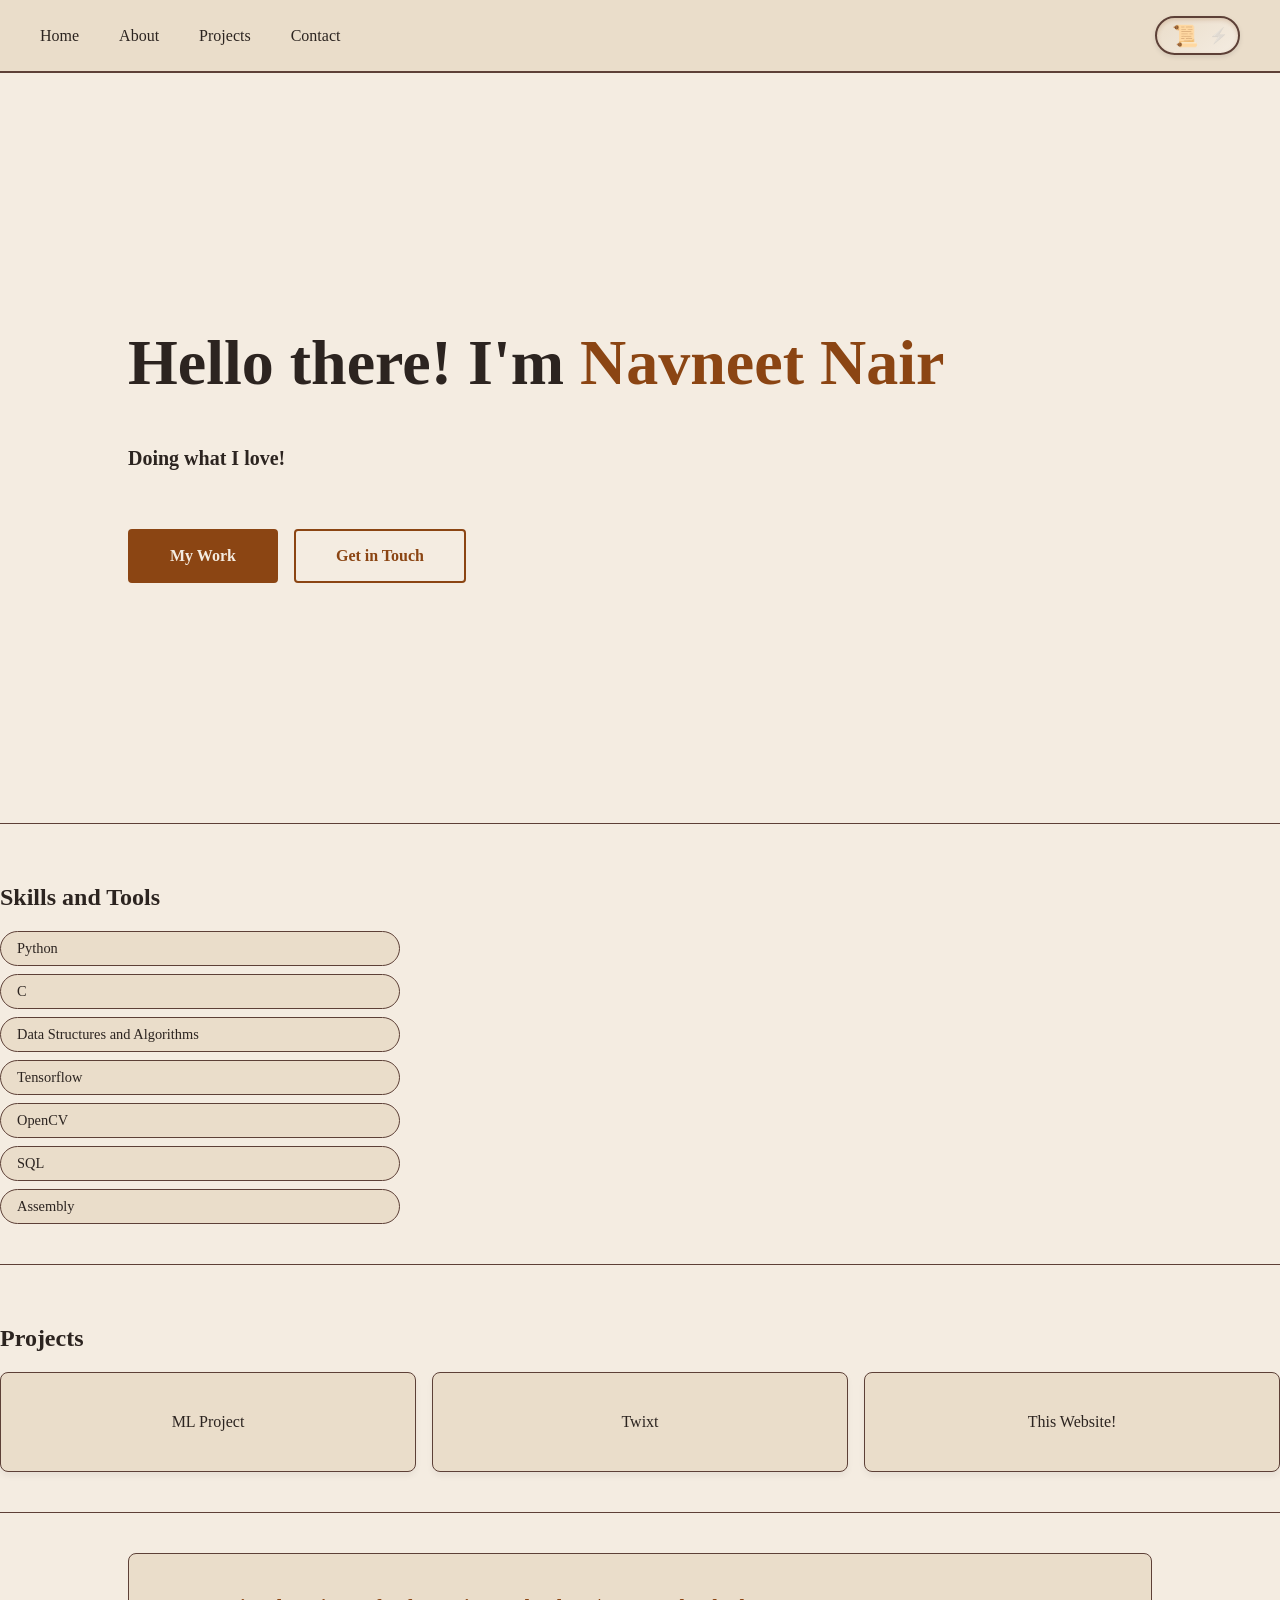
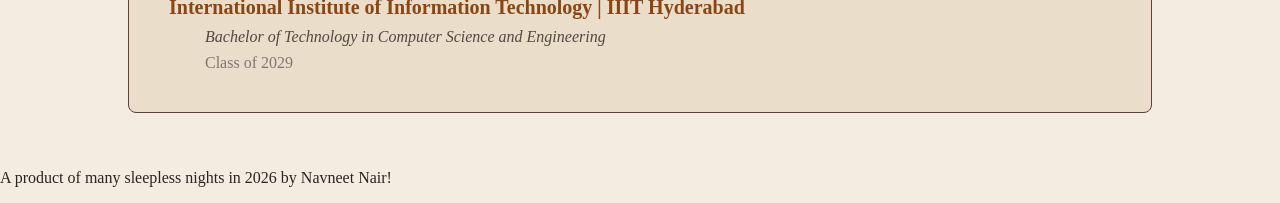
==== index.html @ c3113844 "Add files via upload Just a quick record of my Website so far! We just need a few changes with font," ====
<!DOCTYPE html>
<html lang="en">
<head>
    <meta charset="UTF-8">
    <meta name="viewport" content="width=device-width, initial-scale=1.0">
    <title>Navneet Nair | Home</title>
    <link rel="stylesheet" href="style.css">
</head>
<body data-theme="light">
    <header role="banner">
        <nav>
            <ul class="nav-links">
                <li><a href="index.html">Home</a></li>
                <li><a href="about.html">About</a></li>
                <li><a href="projects.html">Projects</a></li>
                <li><a href="contact.html">Contact</a></li>
            </ul>
            <button id="theme-toggle" aria-label="Toggle between Historic and Cyberpunk themes">
                <span class="sun-icon">📜</span>
                <span class="moon-icon">⚡</span>
            </button>
        </nav>
    </header>

    <main>
        <section class="hero">
            <h1 class="hero-title">Hello there! I'm <span id="typed-text"></span></h1>
            <h3><p class="hero-subtitle">Doing what I love!</p></h3>
            <div class="hero-cta">
                <a href="projects.html" class="btn">My Work</a>
                <a href="contact.html" class="btn btn-secondary">Get in Touch</a>
            </div>
        </section>
        <section class="skills-section">
            <h1>Skills and Tools</h1>
            <ul class="skills-list">
                <li>Python</li>
                <li>C</li>
                <li>Data Structures and Algorithms</li>
                <li>Tensorflow</li>
                <li>OpenCV</li>
                <li>SQL</li>
                <li>Assembly</li>
            </ul>
        </section>

        <section class="home-projects-section">
            <h1>Projects</h1>
            <ul class="home-projects-list">
                <li>ML Project</li>
                <li>Twixt</li>
                <li>This Website!</li>
            </ul>
        </section>

        <section class="university-section">
            <div class="university-card">
                <div class="university-name-row">
                    <h2 class="university-name">International Institute of Information Technology | IIIT Hyderabad</h2>
                </div>
                <h3 class="university-degree">Bachelor of Technology in Computer Science and Engineering</h3>
                <h4 class="university-year">Class of 2029</h4>
            </div>
        </section>
    </main>

    <footer role="contentinfo">
        <p> A product of many sleepless nights in 2026 by Navneet Nair!</p>
    </footer>
    <script src="script.js"></script>
</body>
</html>


<!-- 
TODO
Font, colours, and shapes
Top bit
Thematics
Check if all conditions are met
 -->
---- style.css ----
:root {
    /* Spacing & Typography Scale */
    --space-sm: 0.5rem;
    --space-md: 1rem;
    --space-lg: 2.5rem;
    --text-base: 1rem;
    --text-md: 1.25rem;
    --text-lg: 2rem;
    --text-xl: 4rem;

    /* Transition */
    --theme-transition: all 0.45s cubic-bezier(0.4, 0, 0.2, 1);
}

/* Historic Theme (Light) */
[data-theme="light"] {
    --bg-color: #f4ece1;
    --text-color: #2c2420;
    --accent-color: #8b4513;
    --surface-color: #eaddca;
    --border-color: #5d4037;
    --font-display: 'Georgia', serif;
    --font-body: 'Palatino', serif;
}

/* Cyberpunk Theme (Dark) */
[data-theme="dark"] {
    --bg-color: #050505;
    --text-color: #00ff41; /* Matrix/Neon Green */
    --accent-color: #ff00ff; /* Neon Magenta */
    --surface-color: #1a1a1a;
    --border-color: #00ffff; /* Neon Cyan */
    --font-display: 'Courier New', monospace;
    --font-body: 'Arial', sans-serif;
}

body {
    background-color: var(--bg-color);
    color: var(--text-color);
    font-family: var(--font-body);
    transition: var(--theme-transition);
    margin: 0;
}

/* Non-Uniform Grid Layout (Desktop) */
@media (min-width: 1024px) {
    .projects-grid {
        display: grid;
        grid-template-columns: repeat(3, 1fr);
        gap: var(--space-lg);
    }
    .featured-project {
        grid-column: span 2;
        grid-row: span 2;
    }
}

/* Responsive: Stacked Mobile */
@media (max-width: 1023px) {
    .projects-grid {
        display: flex;
        flex-direction: column;
    }
}

/* Animations */
@keyframes fadeInUp {
    from { opacity: 0; transform: translateY(30px); }
    to { opacity: 1; transform: translateY(0); }
}

.hero-title { animation: fadeInUp 0.8s both; }
.hero-subtitle { animation: fadeInUp 0.8s 0.2s both; }
.hero-cta { animation: fadeInUp 0.8s 0.4s both; }

/* Reduced Motion */
@media (prefers-reduced-motion: reduce) {
    * {
        animation: none !important;
        transition: none !important;
    }
}

/* --- Base Layout Resets --- */
a {
    text-decoration: none;
    color: var(--text-color);
    transition: var(--theme-transition);
}

ul {
    list-style: none;
    padding: 0;
    margin: 0;
}

/* --- Header & Navigation (Flexbox) --- */
header {
    padding: var(--space-md) var(--space-lg);
    background-color: var(--surface-color);
    border-bottom: 2px solid var(--border-color);
}

nav {
    display: flex;
    justify-content: space-between;
    align-items: center;
    max-width: 1200px;
    margin: 0 auto;
}

.logo {
    font-family: var(--font-display);
    font-size: var(--text-lg);
    font-weight: bold;
    color: var(--accent-color);
}

.nav-links {
    display: flex;
    gap: var(--space-lg);
}

.nav-links a:hover {
    color: var(--accent-color);
}

/* --- Theme Toggle Button --- */
#theme-toggle {
    background-color: var(--surface-color);
    border: 2px solid var(--border-color);
    border-radius: 20px;
    padding: var(--space-sm) var(--space-md);
    cursor: pointer;
    font-size: var(--text-md);
    display: flex;
    gap: 10px;
    color: var(--text-color);
    transition: var(--theme-transition);
}

#theme-toggle:hover {
    border-color: var(--accent-color);
}

/* --- Hero Section Layout --- */
.hero {
    display: flex;
    flex-direction: column;
    justify-content: center;
    align-items: flex-start;
    min-height: 70vh;
    padding: var(--space-lg) 10%;
    max-width: 1200px;
    margin: 0 auto;
}

.hero-title {
    font-family: var(--font-display);
    font-size: var(--text-xl);
    margin-bottom: var(--space-sm);
    color: var(--text-color);
}

.hero-title span {
    color: var(--accent-color);
}

.hero-subtitle {
    font-size: var(--text-md);
    margin-bottom: var(--space-lg);
}

/* --- Interactive Elements & Buttons --- */
.btn {
    display: inline-block;
    padding: var(--space-md) var(--space-lg);
    background-color: var(--accent-color);
    color: var(--bg-color);
    font-family: var(--font-display);
    font-weight: bold;
    border: 2px solid var(--accent-color);
    border-radius: 4px;
}

.btn:hover {
    background-color: transparent;
    color: var(--accent-color);
    /* Non-default transition timing as per Deliverable 3 */
    transition: all 0.3s cubic-bezier(0.68, -0.55, 0.265, 1.55); 
}

.btn-secondary {
    background-color: transparent;
    color: var(--accent-color);
    border-color: var(--accent-color);
}

.btn-secondary:hover {
    background-color: var(--accent-color);
    color: var(--bg-color);
}

.hero-cta {
    display: flex;
    gap: var(--space-md);
    flex-wrap: wrap;
}



/* --- Page Layouts --- */
.container {
    max-width: 1200px;
    margin: 0 auto;
    padding: var(--space-lg);
}

.page-title {
    font-family: var(--font-display);
    font-size: var(--text-lg);
    border-bottom: 2px solid var(--border-color);
    padding-bottom: var(--space-sm);
    margin-bottom: var(--space-lg);
}

/* --- About Grid --- */
.about-grid {
    display: grid;
    grid-template-columns: 1fr;
    gap: var(--space-lg);
    margin-bottom: var(--space-lg);
}

@media (min-width: 768px) {
    .about-grid {
        grid-template-columns: 1fr 2fr;
    }
}

.profile-pic {
    max-width: 100%;
    height: auto;
    border: 4px solid var(--border-color);
    border-radius: 8px;
}

/* --- Timeline (alternating, scroll-animated, collapsible) --- */

/* Scroll-in animation keyframes */
@keyframes slideInLeft {
    from { opacity: 0; transform: translateX(-48px); }
    to   { opacity: 1; transform: translateX(0); }
}
@keyframes slideInRight {
    from { opacity: 0; transform: translateX(48px); }
    to   { opacity: 1; transform: translateX(0); }
}

.timeline-container {
    margin-top: var(--space-lg);
}

.timeline-container h2 {
    font-family: var(--font-display);
    color: var(--accent-color);
    margin-bottom: var(--space-lg);
}

/* The vertical spine */
.timeline-list {
    position: relative;
    padding: 0;
    margin: 0;
}

.timeline-list::before {
    content: '';
    position: absolute;
    left: 50%;
    top: 0;
    bottom: 0;
    width: 2px;
    background: var(--accent-color);
    transform: translateX(-50%);
    opacity: 0.45;
}

/* Each item — visible by default; JS adds .in-view to trigger animation */
.timeline-item {
    position: relative;
    width: 44%;
    margin-bottom: var(--space-lg);
    opacity: 1; /* visible without JS */
    transition: opacity 0.1s; /* prevent flash when JS kicks in */
}

/* JS sets these before adding .in-view, so items only go invisible if observer is running */
.timeline-item.will-animate:nth-child(odd) {
    opacity: 0;
    transform: translateX(-48px);
}
.timeline-item.will-animate:nth-child(even) {
    opacity: 0;
    transform: translateX(48px);
}

/* Odd items: left side */
.timeline-item:nth-child(odd) {
    left: 0;
}

/* Even items: right side */
.timeline-item:nth-child(even) {
    left: 56%;
}

/* Dot on the spine */
.timeline-item::before {
    content: '';
    position: absolute;
    top: 20px;
    width: 14px;
    height: 14px;
    border-radius: 50%;
    background: var(--accent-color);
    border: 3px solid var(--bg-color);
    box-shadow: 0 0 0 2px var(--accent-color);
    z-index: 1;
}

.timeline-item:nth-child(odd)::before  { right: -8.5%; }
.timeline-item:nth-child(even)::before { left:  -8.5%; }

/* Pointer arrow on the card */
.timeline-card {
    background: var(--surface-color);
    border: 1px solid var(--border-color);
    border-radius: 6px;
    position: relative;
    overflow: hidden;
}

/* Arrow pointing toward spine — odd items point right */
.timeline-item:nth-child(odd) .timeline-card::after {
    content: '';
    position: absolute;
    top: 20px;
    right: -10px;
    width: 0;
    height: 0;
    border-top: 10px solid transparent;
    border-bottom: 10px solid transparent;
    border-left: 10px solid var(--border-color);
}

/* Arrow pointing toward spine — even items point left */
.timeline-item:nth-child(even) .timeline-card::after {
    content: '';
    position: absolute;
    top: 20px;
    left: -10px;
    width: 0;
    height: 0;
    border-top: 10px solid transparent;
    border-bottom: 10px solid transparent;
    border-right: 10px solid var(--border-color);
}

/* Scroll-triggered: .in-view added by IntersectionObserver */
.timeline-item.will-animate.in-view:nth-child(odd) {
    animation: slideInLeft 0.55s cubic-bezier(0.22, 1, 0.36, 1) forwards;
}
.timeline-item.will-animate.in-view:nth-child(even) {
    animation: slideInRight 0.55s cubic-bezier(0.22, 1, 0.36, 1) forwards;
}

/* Staggered delay per item */
.timeline-item:nth-child(1).in-view { animation-delay: 0.00s; }
.timeline-item:nth-child(2).in-view { animation-delay: 0.10s; }
.timeline-item:nth-child(3).in-view { animation-delay: 0.20s; }
.timeline-item:nth-child(4).in-view { animation-delay: 0.30s; }
.timeline-item:nth-child(5).in-view { animation-delay: 0.40s; }

/* Header button */
.timeline-header {
    background: none;
    border: none;
    cursor: pointer;
    width: 100%;
    display: flex;
    align-items: center;
    justify-content: space-between;
    gap: var(--space-sm);
    padding: var(--space-md);
    text-align: left;
    transition: background 0.2s ease;
}

.timeline-header:hover { background: rgba(0,0,0,0.04); }
[data-theme="dark"] .timeline-header:hover { background: rgba(255,255,255,0.04); }

.timeline-header:focus-visible {
    outline: none;
    box-shadow: inset 0 0 0 2px var(--accent-color);
}

.timeline-header-text {
    display: flex;
    flex-direction: column;
    gap: 2px;
}

.timeline-year {
    font-family: var(--font-display);
    font-size: 0.75rem;
    font-weight: bold;
    letter-spacing: 0.1em;
    text-transform: uppercase;
    color: var(--accent-color);
}

[data-theme="dark"] .timeline-year {
    text-shadow: 0 0 8px var(--accent-color);
}

.timeline-title-text {
    font-family: var(--font-display);
    font-size: var(--text-md);
    font-weight: bold;
    color: var(--text-color);
    line-height: 1.3;
}

/* Rotating arrow chevron */
.timeline-arrow {
    font-size: 1.4rem;
    color: var(--accent-color);
    display: inline-block;
    transition: transform 0.35s cubic-bezier(0.4, 0, 0.2, 1);
    flex-shrink: 0;
    line-height: 1;
}

.timeline-item[aria-expanded="true"] .timeline-arrow {
    transform: rotate(90deg);
}

/* Collapsible content — max-height technique */
.timeline-content {
    max-height: 0;
    overflow: hidden;
    transition: max-height 0.4s cubic-bezier(0.4, 0, 0.2, 1);
}

.timeline-item[aria-expanded="true"] .timeline-content {
    /* JS sets explicit px value; this class adds bottom spacing */
}

.timeline-content p {
    padding: 0 var(--space-md) var(--space-md);
    margin: 0;
    font-size: var(--text-base);
    line-height: 1.75;
    color: var(--text-color);
    border-top: 1px solid var(--border-color);
    padding-top: var(--space-md);
    opacity: 0.85;
}

/* Mobile: collapse to single left-aligned column */
@media (max-width: 768px) {
    .timeline-list::before { left: 18px; }

    .timeline-item {
        width: 100%;
        left: 0 !important;
        padding-left: 44px;
    }

    .timeline-item::before {
        left: 11px !important;
        right: auto !important;
    }

    .timeline-item:nth-child(odd) .timeline-card::after,
    .timeline-item:nth-child(even) .timeline-card::after {
        display: none;
    }
}

/* Reduced motion — skip animations, show immediately */
@media (prefers-reduced-motion: reduce) {
    .timeline-item,
    .timeline-item.will-animate {
        opacity: 1 !important;
        transform: none !important;
        animation: none !important;
    }
}

/* --- Project Cards --- */
.project-card {
    background-color: var(--surface-color);
    border: 1px solid var(--border-color);
    padding: var(--space-md);
    border-radius: 8px;
    transition: var(--theme-transition);
}

.project-card h2 {
    color: var(--accent-color);
    font-family: var(--font-display);
}

.project-card h3 {
    font-size: 1.1rem;
    margin-top: var(--space-md);
    margin-bottom: var(--space-sm);
}

/* --- Contact Form Validation States --- */
.form-group {
    margin-bottom: var(--space-md);
    display: flex;
    flex-direction: column;
}

.form-group label {
    margin-bottom: var(--space-sm);
    font-weight: bold;
}

.form-group input, .form-group textarea {
    padding: var(--space-sm);
    background-color: var(--bg-color);
    color: var(--text-color);
    border: 1px solid var(--border-color);
    border-radius: 4px;
    font-family: var(--font-body);
}

.form-group input:focus, .form-group textarea:focus {
    outline: 2px solid var(--accent-color); /* Meets focus accessibility constraint */
}

.error-msg {
    color: red;
    font-size: 0.85rem;
    margin-top: 5px;
    display: none; /* Hidden by default */
}

.invalid input, .invalid textarea {
    border-color: red;
}

.invalid .error-msg {
    display: block;
}

.hidden {
    display: none;
}

#success-state {
    text-align: center;
    padding: var(--space-lg);
    background-color: var(--surface-color);
    border: 2px solid var(--accent-color);
    border-radius: 8px;
}

/* --- University Section --- */
.university-section {
    padding: var(--space-lg) 10%;
    border-top: 1px solid var(--border-color);
}

.university-card {
    background-color: var(--surface-color);
    border: 1px solid var(--border-color);
    border-radius: 8px;
    padding: var(--space-lg);
}

.university-name-row {
    display: flex;
    align-items: center;
    gap: var(--space-sm);
    margin-bottom: var(--space-sm);
}

.location-pin {
    flex-shrink: 0;
    object-fit: contain;
}

.university-name {
    font-family: var(--font-display);
    font-size: var(--text-md);
    font-weight: bold;
    color: var(--accent-color);
    margin: 0;
    line-height: 1.3;
}

.university-degree {
    font-family: var(--font-body);
    font-size: var(--text-base);
    font-weight: normal;
    font-style: italic;
    color: var(--text-color);
    opacity: 0.8;
    margin: 0 0 var(--space-sm);
    padding-left: calc(28px + var(--space-sm)); /* aligns under the text, not the pin */
}

.university-year {
    font-family: var(--font-body);
    font-size: var(--text-base);
    font-weight: normal;
    color: var(--text-color);
    opacity: 0.55;
    margin: 0;
    padding-left: calc(28px + var(--space-sm));
}

/* --- Home Page Updates (Skills & Projects) --- */
.skills-section, .home-projects-section {
    margin-top: var(--space-lg);
    border-top: 1px solid var(--border-color);
    padding-top: var(--space-lg);
}

.skills-list {
    display: flex;
    flex-direction: column; /* This changes the layout from horizontal wrap to a downward list */
    gap: var(--space-sm);
    max-width: 400px; /* Keeps the buttons from stretching all the way across the screen */
}

.skills-list li {
    background-color: var(--surface-color);
    border: 1px solid var(--border-color);
    padding: var(--space-sm) var(--space-md);
    border-radius: 20px;
    font-family: var(--font-display);
    font-size: 0.9rem;
}

.home-projects-list {
    list-style: none;
    padding: 0;
    display: grid;
    gap: var(--space-md);
    /* Creates a responsive grid that adjusts columns based on screen size */
    grid-template-columns: repeat(auto-fit, minmax(250px, 1fr)); 
}

.home-projects-list li {
    background-color: var(--surface-color);
    border: 1px solid var(--border-color);
    border-radius: 8px;
    padding: var(--space-lg) var(--space-md);
    text-align: center;
    transition: var(--theme-transition);
    box-shadow: 0 4px 6px rgba(0,0,0,0.05);
}

.home-projects-list li:hover {
    border-color: var(--accent-color);
    transform: translateY(-5px); /* Gentle lift effect */
    box-shadow: 0 8px 15px rgba(0,0,0,0.1);
}

.home-projects-list a {
    font-family: var(--font-display);
    font-size: 1.25rem;
    font-weight: bold;
    color: var(--text-color);
    text-decoration: none;
    display: block; /* Makes the whole card clickable */
}

/* Adds a subtle arrow on hover */
.home-projects-list a::after {
    content: " →";
    color: var(--accent-color);
    opacity: 0;
    transition: opacity 0.3s ease;
}

.home-projects-list li:hover a::after {
    opacity: 1;
}

.home-projects-section, .university-section {
    margin-top: var(--space-lg);
    border-top: 1px solid var(--border-color);
    padding-top: var(--space-lg);
}

/* --- Projects Page Updates (Images & Links) --- */
.project-image {
    width: 100%;
    height: auto;
    border-radius: 4px;
    margin-bottom: var(--space-md);
    border: 2px solid var(--border-color);
    object-fit: cover;
}

.github-link {
    margin: var(--space-md) auto 0; /* 'auto' on the left/right margins centers it */
    display: block; /* Required for margin auto to work on a button/link */
    width: fit-content; /* Keeps the button wrapping tight to the text */
}

/* --- Contact Page Updates --- */
.contact-links {
    font-size: var(--text-md);
}

.contact-links li {
    margin-bottom: var(--space-sm);
}

.contact-links a {
    color: var(--accent-color);
    text-decoration: underline;
}

.contact-divider-text {
    text-align: center;
    font-style: italic;
    margin: var(--space-lg) 0 var(--space-sm);
}

.styled-divider {
    border: 0;
    height: 2px;
    background: var(--border-color);
    margin-bottom: var(--space-lg);
}

/* --- Upgraded Theme Toggle Button --- */
#theme-toggle {
    background-color: var(--surface-color);
    border: 2px solid var(--border-color);
    border-radius: 30px;
    padding: 6px 16px;
    cursor: pointer;
    font-size: 1.2rem;
    display: flex;
    align-items: center;
    justify-content: space-between;
    width: 85px;
    position: relative;
    box-shadow: 0 4px 6px rgba(0,0,0,0.1);
    transition: var(--theme-transition);
}

/* Historic Mode Styling */
[data-theme="light"] #theme-toggle {
    background: linear-gradient(145deg, #eaddca, #f4ece1);
    box-shadow: inset 0 2px 4px rgba(139, 69, 19, 0.2), 0 2px 5px rgba(0,0,0,0.1);
}
[data-theme="light"] .sun-icon { opacity: 1; transform: scale(1.1); transition: 0.3s; }
[data-theme="light"] .moon-icon { opacity: 0.4; transform: scale(0.8); filter: grayscale(100%); transition: 0.3s; }

/* Cyberpunk Mode Styling */
[data-theme="dark"] #theme-toggle {
    background: #0a0a0a;
    border-color: var(--accent-color);
    box-shadow: 0 0 10px rgba(255, 0, 255, 0.4), inset 0 0 5px rgba(0, 255, 255, 0.2);
}
[data-theme="dark"] .sun-icon { opacity: 0.3; transform: scale(0.8); filter: grayscale(100%); transition: 0.3s; }
[data-theme="dark"] .moon-icon { opacity: 1; transform: scale(1.2); text-shadow: 0 0 10px var(--border-color); transition: 0.3s; }
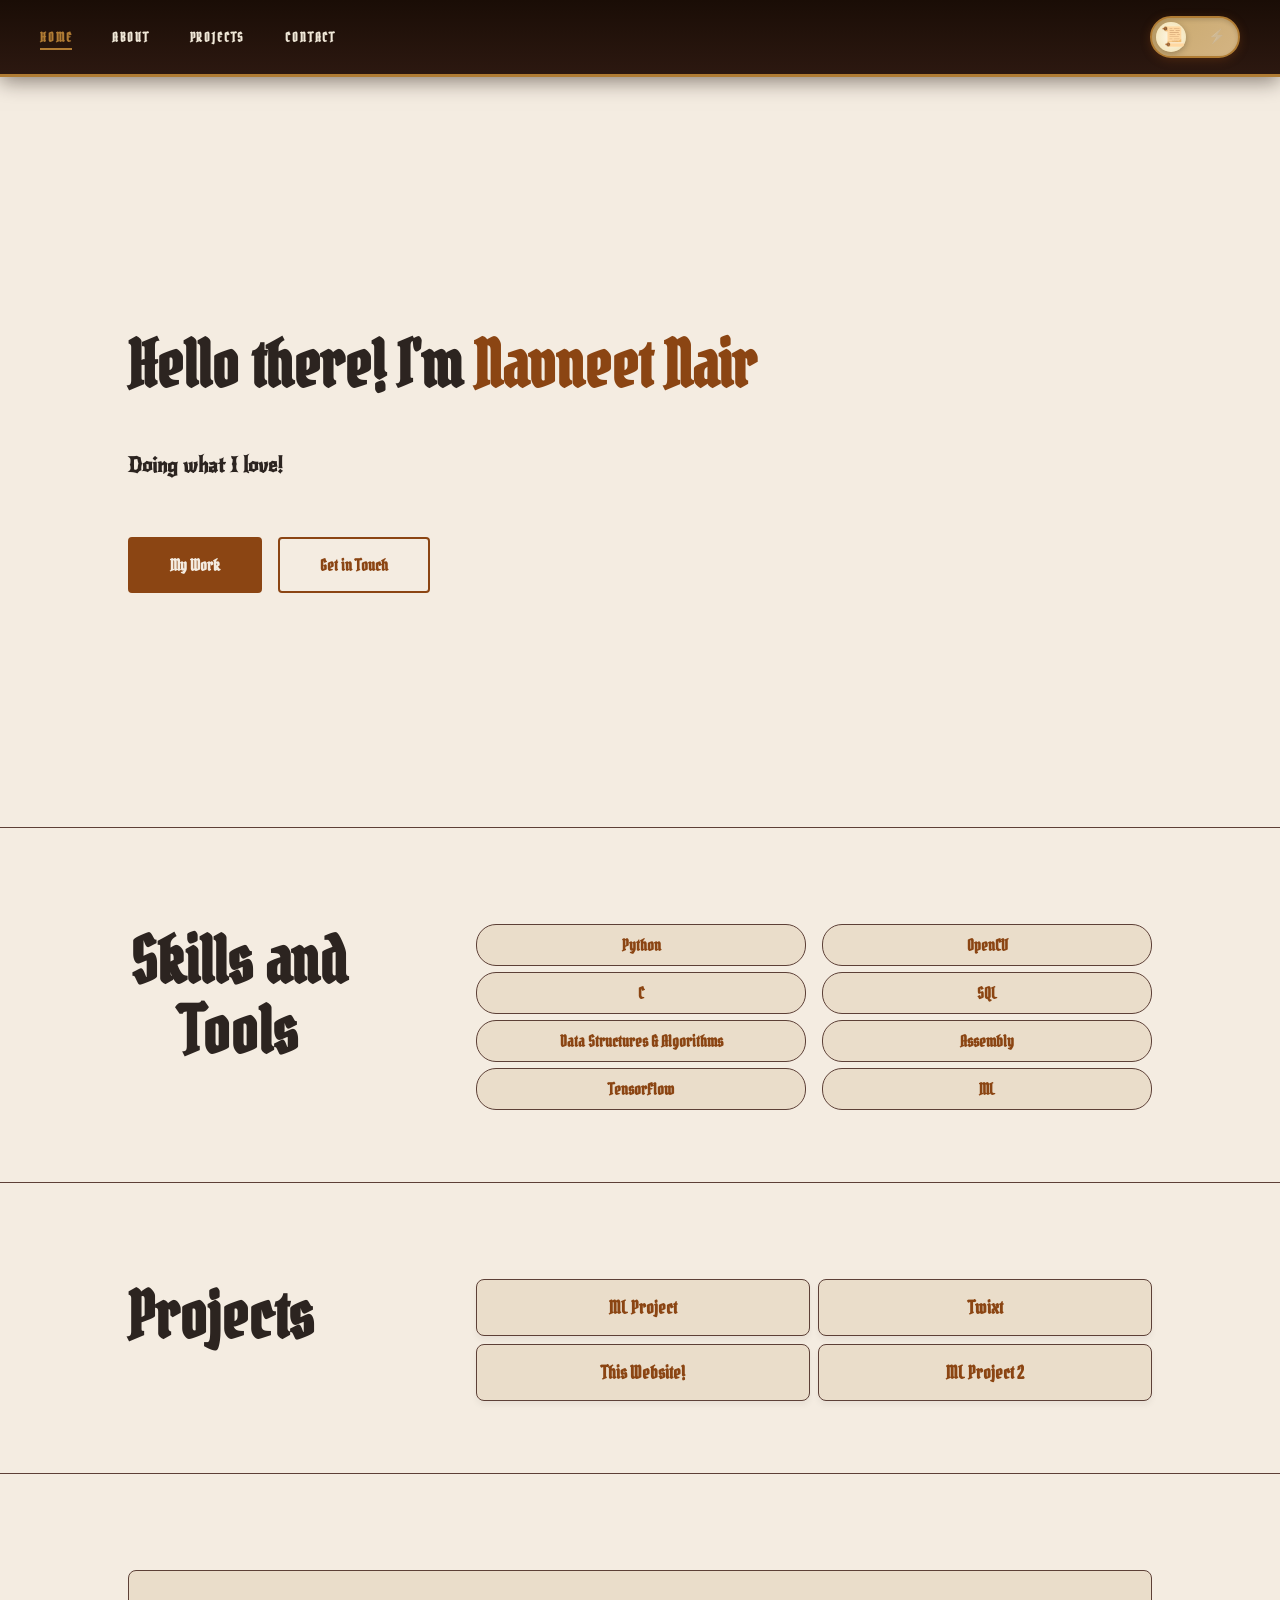
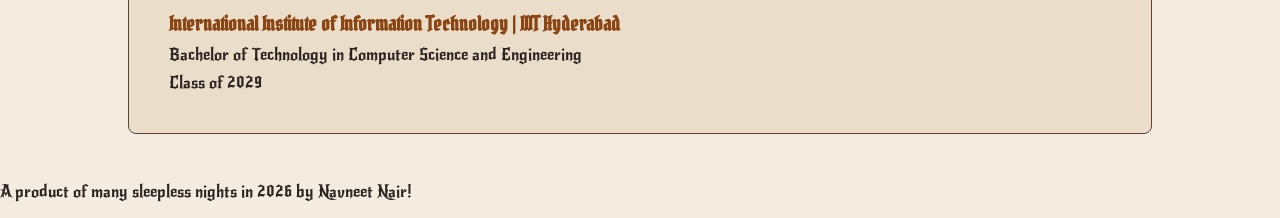
==== commit 40672743: "Add files via upload" ====
--- a/index.html
+++ b/index.html
@@ -32,24 +32,30 @@
             </div>
         </section>
         <section class="skills-section">
-            <h1>Skills and Tools</h1>
-            <ul class="skills-list">
-                <li>Python</li>
-                <li>C</li>
-                <li>Data Structures and Algorithms</li>
-                <li>Tensorflow</li>
-                <li>OpenCV</li>
-                <li>SQL</li>
-                <li>Assembly</li>
-            </ul>
+            <h3 class="skills-title">Skills and<br>Tools</h3>
+            <div class="skills-columns">
+                <ul class="skills-list">
+                    <li>Python</li>
+                    <li>C</li>
+                    <li>Data Structures &amp; Algorithms</li>
+                    <li>TensorFlow</li>
+                </ul>
+                <ul class="skills-list">
+                    <li>OpenCV</li>
+                    <li>SQL</li>
+                    <li>Assembly</li>
+                    <li>ML</li>
+                </ul>
+            </div>
         </section>
 
         <section class="home-projects-section">
-            <h1>Projects</h1>
+            <h2 class="projects-title">Projects</h2>
             <ul class="home-projects-list">
                 <li>ML Project</li>
                 <li>Twixt</li>
                 <li>This Website!</li>
+                <li>ML Project 2</li>
             </ul>
         </section>
 
--- a/style.css
+++ b/style.css
@@ -1,3 +1,8 @@
+@import url('https://fonts.googleapis.com/css2?family=Pirata+One&display=swap');
+@import url('https://fonts.googleapis.com/css2?family=New+Rocker&display=swap');
+@import url('https://fonts.googleapis.com/css2?family=Pixelify+Sans&display=swap');
+@import url('https://fonts.googleapis.com/css2?family=Gugi&display=swap');
+
 :root {
     /* Spacing & Typography Scale */
     --space-sm: 0.5rem;
@@ -13,25 +18,27 @@
 }
 
 /* Historic Theme (Light) */
-[data-theme="light"] {
+[data-theme="light"] {  
     --bg-color: #f4ece1;
+    --new-color: #8b4513;
     --text-color: #2c2420;
     --accent-color: #8b4513;
     --surface-color: #eaddca;
     --border-color: #5d4037;
-    --font-display: 'Georgia', serif;
-    --font-body: 'Palatino', serif;
+    --font-display: 'Pirata One', 'Baskerville', 'Georgia', serif;
+    --font-body: 'New Rocker', serif;
 }
 
 /* Cyberpunk Theme (Dark) */
 [data-theme="dark"] {
     --bg-color: #050505;
+    --new-color: #ffffff;
     --text-color: #00ff41; /* Matrix/Neon Green */
     --accent-color: #ff00ff; /* Neon Magenta */
     --surface-color: #1a1a1a;
     --border-color: #00ffff; /* Neon Cyan */
-    --font-display: 'Courier New', monospace;
-    --font-body: 'Arial', sans-serif;
+    --font-display: 'Pixelify Sans', 'Courier New', monospace;
+    --font-body: 'Gugi', sans-serif;
 }
 
 body {
@@ -94,11 +101,43 @@
     margin: 0;
 }
 
-/* --- Header & Navigation (Flexbox) --- */
+/* ================================================================
+   HEADER & NAVIGATION
+   ================================================================ */
 header {
-    padding: var(--space-md) var(--space-lg);
-    background-color: var(--surface-color);
+    position: sticky;
+    top: 0;
+    z-index: 100;
+    transition: var(--theme-transition);
+}
+
+/* Historic: deep mahogany bar, contrasting with the parchment body */
+[data-theme="light"] header {
+    background: linear-gradient(180deg, #1a0d06 0%, #2c1810 100%);
+    border-bottom: 3px solid #b07c34;
+    box-shadow: 0 4px 20px rgba(26, 13, 6, 0.5);
+}
+
+/* Cyberpunk: void black, neon cyan border with glow */
+[data-theme="dark"] header {
+    background: #000000;
     border-bottom: 2px solid var(--border-color);
+    box-shadow: 0 0 28px rgba(0, 255, 255, 0.18);
+}
+
+/* Scanline overlay on the cyberpunk header */
+[data-theme="dark"] header::after {
+    content: '';
+    position: absolute;
+    inset: 0;
+    background: repeating-linear-gradient(
+        0deg,
+        transparent,
+        transparent 2px,
+        rgba(0, 255, 65, 0.03) 2px,
+        rgba(0, 255, 65, 0.03) 4px
+    );
+    pointer-events: none;
 }
 
 nav {
@@ -107,40 +146,132 @@
     align-items: center;
     max-width: 1200px;
     margin: 0 auto;
-}
-
-.logo {
-    font-family: var(--font-display);
-    font-size: var(--text-lg);
+    padding: 1rem 2.5rem;
+    position: relative;
+}
+
+.nav-links {
+    display: flex;
+    gap: 2.5rem;
+    list-style: none;
+    margin: 0;
+    padding: 0;
+}
+
+.nav-links a {
+    font-family: var(--font-display);
+    font-size: 0.82rem;
     font-weight: bold;
-    color: var(--accent-color);
-}
-
-.nav-links {
-    display: flex;
-    gap: var(--space-lg);
-}
-
-.nav-links a:hover {
-    color: var(--accent-color);
-}
-
-/* --- Theme Toggle Button --- */
+    letter-spacing: 0.14em;
+    text-transform: uppercase;
+    text-decoration: none;
+    position: relative;
+    padding-bottom: 4px;
+    transition: color 0.25s ease;
+}
+
+/* Animated underline slide-in */
+.nav-links a::after {
+    content: '';
+    position: absolute;
+    bottom: 0;
+    left: 0;
+    width: 0;
+    height: 2px;
+    transition: width 0.3s cubic-bezier(0.4, 0, 0.2, 1);
+}
+
+.nav-links a:hover::after,
+.nav-links a.active::after { width: 100%; }
+
+/* Historic nav */
+[data-theme="light"] .nav-links a              { color: #f0e8d8; }
+[data-theme="light"] .nav-links a:hover,
+[data-theme="light"] .nav-links a.active       { color: #b07c34; }
+[data-theme="light"] .nav-links a::after       { background: #b07c34; }
+
+/* Cyberpunk nav */
+[data-theme="dark"] .nav-links a              { color: #00ff41; }
+[data-theme="dark"] .nav-links a:hover,
+[data-theme="dark"] .nav-links a.active       { color: #00ffff; text-shadow: 0 0 10px rgba(0,255,255,0.75); }
+[data-theme="dark"] .nav-links a::after       { background: #00ffff; box-shadow: 0 0 6px rgba(0,255,255,0.8); }
+
+.nav-links a:focus-visible {
+    outline: none;
+    border-radius: 2px;
+    box-shadow: 0 0 0 2px var(--accent-color);
+}
+
+/* ================================================================
+   THEME TOGGLE — sliding pill with orb
+   ================================================================ */
 #theme-toggle {
-    background-color: var(--surface-color);
-    border: 2px solid var(--border-color);
-    border-radius: 20px;
-    padding: var(--space-sm) var(--space-md);
+    position: relative;
+    width: 90px;
+    height: 42px;
+    border-radius: 50px;
+    border: 2px solid transparent;
     cursor: pointer;
-    font-size: var(--text-md);
-    display: flex;
-    gap: 10px;
-    color: var(--text-color);
-    transition: var(--theme-transition);
-}
-
-#theme-toggle:hover {
-    border-color: var(--accent-color);
+    display: flex;
+    align-items: center;
+    justify-content: space-between;
+    padding: 0 10px;
+    overflow: hidden;
+    flex-shrink: 0;
+    transition: all 0.4s cubic-bezier(0.4, 0, 0.2, 1);
+}
+
+/* The sliding orb */
+#theme-toggle::before {
+    content: '';
+    position: absolute;
+    top: 4px;
+    width: 30px;
+    height: 30px;
+    border-radius: 50%;
+    z-index: 1;
+    transition: all 0.4s cubic-bezier(0.4, 0, 0.2, 1);
+}
+
+.sun-icon, .moon-icon {
+    font-size: 1.1rem;
+    position: relative;
+    z-index: 2;
+    line-height: 1;
+    transition: all 0.3s ease;
+}
+
+/* Historic toggle: warm golden pill, orb on the left */
+[data-theme="light"] #theme-toggle {
+    background: linear-gradient(135deg, #c9a96e, #d4b483);
+    border-color: #b07c34;
+    box-shadow: inset 0 2px 4px rgba(0,0,0,0.15), 0 2px 10px rgba(139,69,19,0.35);
+}
+[data-theme="light"] #theme-toggle::before {
+    left: 4px;
+    background: radial-gradient(circle, #fff8e7, #f0e0b0);
+    box-shadow: 0 2px 6px rgba(0,0,0,0.25);
+}
+[data-theme="light"] .sun-icon  { opacity: 1;    transform: scale(1.1); }
+[data-theme="light"] .moon-icon { opacity: 0.3;  transform: scale(0.8); filter: grayscale(1); }
+
+/* Cyberpunk toggle: void black pill, neon magenta orb on the right */
+[data-theme="dark"] #theme-toggle {
+    background: #080010;
+    border-color: #ff00ff;
+    box-shadow: 0 0 14px rgba(255,0,255,0.55), inset 0 0 10px rgba(255,0,255,0.08);
+}
+[data-theme="dark"] #theme-toggle::before {
+    left: calc(100% - 34px);
+    background: radial-gradient(circle, #ff80ff, #ff00ff);
+    box-shadow: 0 0 14px rgba(255,0,255,1), 0 0 28px rgba(255,0,255,0.5);
+}
+[data-theme="dark"] .sun-icon  { opacity: 0.2;  transform: scale(0.8); filter: grayscale(1); }
+[data-theme="dark"] .moon-icon { opacity: 1;    transform: scale(1.2); text-shadow: 0 0 10px #00ffff; }
+
+#theme-toggle:focus-visible {
+    outline: none;
+    box-shadow: 0 0 0 3px var(--accent-color);
 }
 
 /* --- Hero Section Layout --- */
@@ -265,6 +396,8 @@
     font-family: var(--font-display);
     color: var(--accent-color);
     margin-bottom: var(--space-lg);
+    text-align: center;
+    font-size: var(--text-lg);
 }
 
 /* The vertical spine */
@@ -470,6 +603,18 @@
 
 /* Mobile: collapse to single left-aligned column */
 @media (max-width: 768px) {
+    /* Skills & Projects: stack title above content on mobile */
+    .skills-section,
+    .home-projects-section {
+        flex-direction: column;
+    }
+
+    .projects-title { order: 1; } /* keep normal flow when stacked */
+
+    .home-projects-list {
+        grid-template-columns: 1fr 1fr; /* keep 2 cols even on mobile */
+    }
+
     .timeline-list::before { left: 18px; }
 
     .timeline-item {
@@ -511,6 +656,7 @@
 .project-card h2 {
     color: var(--accent-color);
     font-family: var(--font-display);
+    text-align: center;
 }
 
 .project-card h3 {
@@ -573,8 +719,9 @@
 
 /* --- University Section --- */
 .university-section {
-    padding: var(--space-lg) 10%;
+    margin-top: var(--space-lg);
     border-top: 1px solid var(--border-color);
+    padding: 4rem 10% 2rem 10%; /* Increased top padding to 4rem */
 }
 
 .university-card {
@@ -588,7 +735,7 @@
     display: flex;
     align-items: center;
     gap: var(--space-sm);
-    margin-bottom: var(--space-sm);
+    margin-bottom: var(--space-sm); 
 }
 
 .location-pin {
@@ -609,11 +756,8 @@
     font-family: var(--font-body);
     font-size: var(--text-base);
     font-weight: normal;
-    font-style: italic;
     color: var(--text-color);
-    opacity: 0.8;
     margin: 0 0 var(--space-sm);
-    padding-left: calc(28px + var(--space-sm)); /* aligns under the text, not the pin */
 }
 
 .university-year {
@@ -621,78 +765,112 @@
     font-size: var(--text-base);
     font-weight: normal;
     color: var(--text-color);
-    opacity: 0.55;
-    margin: 0;
-    padding-left: calc(28px + var(--space-sm));
+    margin: 0;
 }
 
 /* --- Home Page Updates (Skills & Projects) --- */
-.skills-section, .home-projects-section {
+/* --- Skills Section: title left, two columns of pills right --- */
+.skills-section {
     margin-top: var(--space-lg);
     border-top: 1px solid var(--border-color);
-    padding-top: var(--space-lg);
+    padding: 4rem 10% 2rem 10%; /* Increased top padding to 4rem */
+    display: flex;
+    align-items: flex-start;
+    gap: var(--space-lg);
+}
+
+.skills-title {
+    font-family: var(--font-display);
+    font-size: var(--text-xl);  /* massively enlarged */
+    color: var(--text-color);
+    margin: 0;
+    flex-shrink: 0;
+    min-width: 220px;
+    line-height: 1.1;
+    padding-top: 2px;
+    text-align: center;
+}
+
+.skills-columns {
+    display: flex;
+    gap: var(--space-md);
+    flex: 1;
+    flex-wrap: wrap;
 }
 
 .skills-list {
     display: flex;
-    flex-direction: column; /* This changes the layout from horizontal wrap to a downward list */
-    gap: var(--space-sm);
-    max-width: 400px; /* Keeps the buttons from stretching all the way across the screen */
+    flex-direction: column;
+    gap: 6px;
+    flex: 1;
+    min-width: 140px;
+    padding: 0;
+    margin: 0;
+    list-style: none;
+    color: var(--new-color);
 }
 
 .skills-list li {
     background-color: var(--surface-color);
     border: 1px solid var(--border-color);
-    padding: var(--space-sm) var(--space-md);
+    padding: 4px 12px; /* Decreased padding */
     border-radius: 20px;
     font-family: var(--font-display);
-    font-size: 0.9rem;
+    font-size: 0.8rem; /* Slightly smaller text */
+    text-align: center;
+}
+
+/* --- Projects Section: title LEFT, 2×2 grid RIGHT --- */
+.home-projects-section {
+    margin-top: var(--space-lg);
+    border-top: 1px solid var(--border-color);
+    padding: 4rem 10% 2rem 10%; /* Increased top padding to 4rem */
+    display: flex;
+    align-items: flex-start;
+    gap: var(--space-lg);
+}
+
+.projects-title {
+    font-family: var(--font-display);
+    font-size: var(--text-xl);  /* massively enlarged */
+    color: var(--text-color);
+    margin: 0;
+    flex-shrink: 0;
+    min-width: 220px;
+    line-height: 1.1;
+    order: 1; /* title on the LEFT */
+    padding-top: 2px;
 }
 
 .home-projects-list {
     list-style: none;
     padding: 0;
+    margin: 0;
     display: grid;
-    gap: var(--space-md);
-    /* Creates a responsive grid that adjusts columns based on screen size */
-    grid-template-columns: repeat(auto-fit, minmax(250px, 1fr)); 
+    grid-template-columns: 1fr 1fr;
+    gap: var(--space-sm);
+    flex: 1;
+    order: 2; /* grid on the RIGHT */
 }
 
 .home-projects-list li {
     background-color: var(--surface-color);
     border: 1px solid var(--border-color);
     border-radius: 8px;
-    padding: var(--space-lg) var(--space-md);
+    padding: 12px 10px; /* Decreased padding */
     text-align: center;
+    font-family: var(--font-display);
+    font-size: 0.85rem; /* Slightly smaller text */
+    font-weight: bold;
+    color: var(--new-color);
     transition: var(--theme-transition);
     box-shadow: 0 4px 6px rgba(0,0,0,0.05);
 }
 
 .home-projects-list li:hover {
     border-color: var(--accent-color);
-    transform: translateY(-5px); /* Gentle lift effect */
+    transform: translateY(-3px);
     box-shadow: 0 8px 15px rgba(0,0,0,0.1);
-}
-
-.home-projects-list a {
-    font-family: var(--font-display);
-    font-size: 1.25rem;
-    font-weight: bold;
-    color: var(--text-color);
-    text-decoration: none;
-    display: block; /* Makes the whole card clickable */
-}
-
-/* Adds a subtle arrow on hover */
-.home-projects-list a::after {
-    content: " →";
-    color: var(--accent-color);
-    opacity: 0;
-    transition: opacity 0.3s ease;
-}
-
-.home-projects-list li:hover a::after {
-    opacity: 1;
 }
 
 .home-projects-section, .university-section {
@@ -727,14 +905,15 @@
 }
 
 .contact-links a {
+    color: var(--new-color);
+    text-decoration: underline;
+}
+
+.contact-divider-text {
+    text-align: left;
+    font-size: var(--text-md);
+    margin: var(--space-lg) 0 var(--space-sm);
     color: var(--accent-color);
-    text-decoration: underline;
-}
-
-.contact-divider-text {
-    text-align: center;
-    font-style: italic;
-    margin: var(--space-lg) 0 var(--space-sm);
 }
 
 .styled-divider {
@@ -744,36 +923,57 @@
     margin-bottom: var(--space-lg);
 }
 
-/* --- Upgraded Theme Toggle Button --- */
-#theme-toggle {
-    background-color: var(--surface-color);
-    border: 2px solid var(--border-color);
-    border-radius: 30px;
-    padding: 6px 16px;
-    cursor: pointer;
-    font-size: 1.2rem;
-    display: flex;
-    align-items: center;
-    justify-content: space-between;
-    width: 85px;
-    position: relative;
-    box-shadow: 0 4px 6px rgba(0,0,0,0.1);
-    transition: var(--theme-transition);
-}
-
-/* Historic Mode Styling */
-[data-theme="light"] #theme-toggle {
-    background: linear-gradient(145deg, #eaddca, #f4ece1);
-    box-shadow: inset 0 2px 4px rgba(139, 69, 19, 0.2), 0 2px 5px rgba(0,0,0,0.1);
-}
-[data-theme="light"] .sun-icon { opacity: 1; transform: scale(1.1); transition: 0.3s; }
-[data-theme="light"] .moon-icon { opacity: 0.4; transform: scale(0.8); filter: grayscale(100%); transition: 0.3s; }
-
-/* Cyberpunk Mode Styling */
-[data-theme="dark"] #theme-toggle {
-    background: #0a0a0a;
-    border-color: var(--accent-color);
-    box-shadow: 0 0 10px rgba(255, 0, 255, 0.4), inset 0 0 5px rgba(0, 255, 255, 0.2);
-}
-[data-theme="dark"] .sun-icon { opacity: 0.3; transform: scale(0.8); filter: grayscale(100%); transition: 0.3s; }
-[data-theme="dark"] .moon-icon { opacity: 1; transform: scale(1.2); text-shadow: 0 0 10px var(--border-color); transition: 0.3s; }  +
+
+/* --- THE NUCLEAR OVERRIDES --- */
+
+/* 1. Force the spacing above the sections AND the distance from titles */
+.skills-section, 
+.home-projects-section, 
+.university-section {
+    padding-top: 6rem !important; 
+    gap: 8rem !important; /* This pushes the columns much further away from the titles */
+}
+
+/* 2. Force the Skills cells: larger text, bolder, more padding */
+.skills-list li {
+    padding: 10px 24px !important; 
+    font-size: 1rem !important; 
+    font-weight: bold !important; 
+}
+
+/* 3. Force the Projects cells: larger text, more padding */
+.home-projects-list li {
+    padding: 16px 24px !important; 
+    font-size: 1.1rem !important; 
+}
+
+/* 4. Let the columns breathe a little more horizontally */
+.skills-columns {
+    max-width: 700px !important;
+}
+
+/* 5. Let the Projects grid breathe a little more horizontally */
+.home-projects-list {
+    max-width: 850px !important;
+}
+
+.personal-statement h2 {
+    font-family: var(--font-display);
+    color: var(--accent-color);
+    font-size: var(--text-lg);
+    margin-bottom: var(--space-md);
+}
+
+
+.project-card h3 {
+    font-family: var(--font-display);
+    color: var(--new-color);
+    font-size: 1.4rem; /* Bumped up slightly so the display fonts are readable */
+    letter-spacing: 0.05em;
+    margin-top: var(--space-md);
+    margin-bottom: var(--space-sm);
+}
+
+
+/* end of stylesheet */
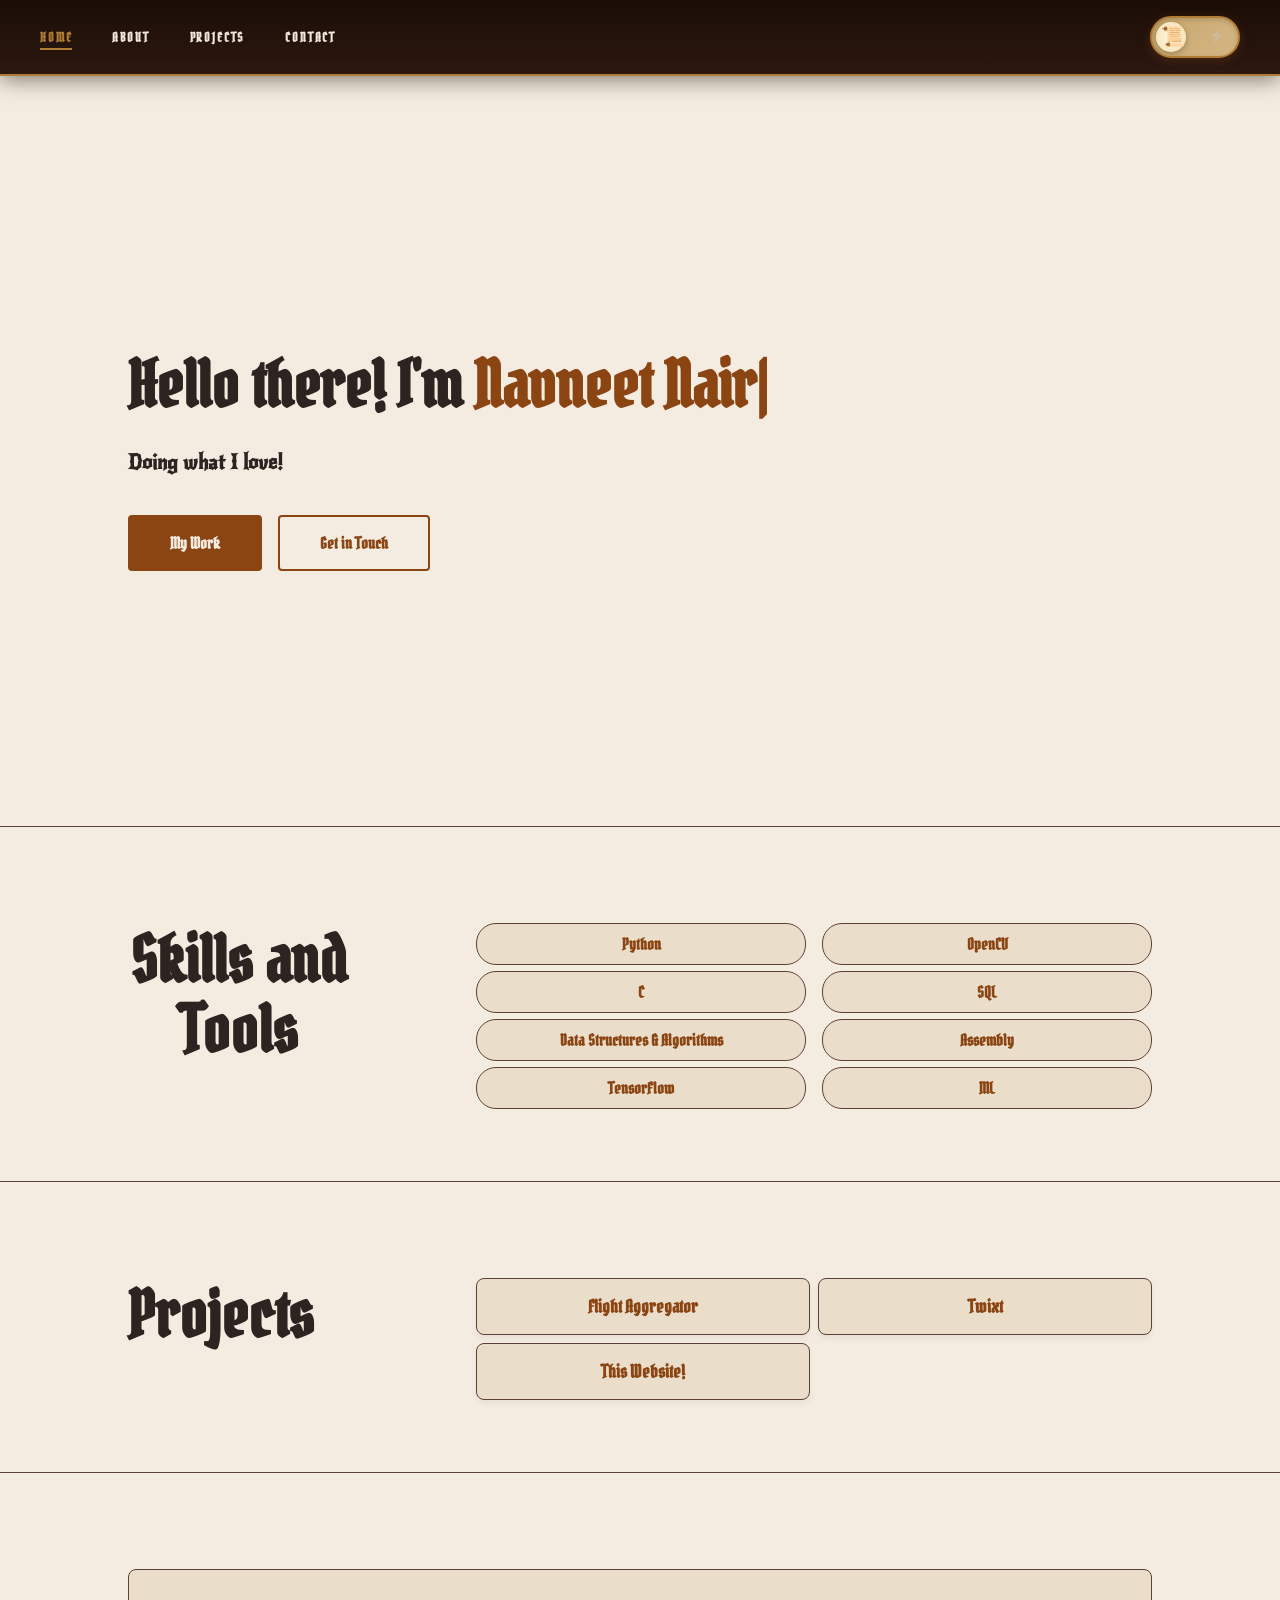
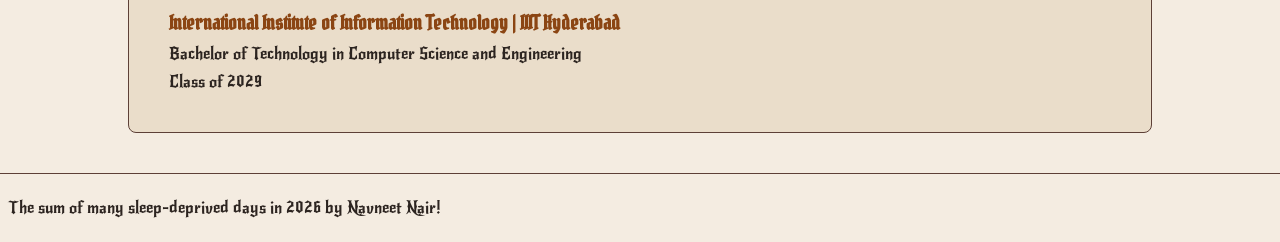
==== commit 43a9bb9a: "Add files via upload" ====
--- a/index.html
+++ b/index.html
@@ -24,8 +24,8 @@
 
     <main>
         <section class="hero">
-            <h1 class="hero-title">Hello there! I'm <span id="typed-text"></span></h1>
-            <h3><p class="hero-subtitle">Doing what I love!</p></h3>
+            <h1 class="hero-title">Hello there! I'm <span id="typed-text"></span><span class="cursor" aria-hidden="true">|</span></h1>
+            <h2 class="hero-subtitle" > Doing what I love!</h2>
             <div class="hero-cta">
                 <a href="projects.html" class="btn">My Work</a>
                 <a href="contact.html" class="btn btn-secondary">Get in Touch</a>
@@ -52,10 +52,9 @@
         <section class="home-projects-section">
             <h2 class="projects-title">Projects</h2>
             <ul class="home-projects-list">
-                <li>ML Project</li>
+                <li>Flight Aggregator</li>
                 <li>Twixt</li>
                 <li>This Website!</li>
-                <li>ML Project 2</li>
             </ul>
         </section>
 
@@ -71,17 +70,9 @@
     </main>
 
     <footer role="contentinfo">
-        <p> A product of many sleepless nights in 2026 by Navneet Nair!</p>
+        <p class="footer-text-light">The sum of many sleep-deprived days in 2026 by Navneet Nair!</p>
+        <p class="footer-text-dark">A product of many sleepless nights in 2026 by Navneet Nair!</p>
     </footer>
     <script src="script.js"></script>
 </body>
 </html>
-
-
-<!-- 
-TODO
-Font, colours, and shapes
-Top bit
-Thematics
-Check if all conditions are met
- -->
--- a/style.css
+++ b/style.css
@@ -4,41 +4,103 @@
 @import url('https://fonts.googleapis.com/css2?family=Gugi&display=swap');
 
 :root {
-    /* Spacing & Typography Scale */
+    /* ── Spacing scale ── */
     --space-sm: 0.5rem;
     --space-md: 1rem;
     --space-lg: 2.5rem;
+
+    /* ── Type scale ── */
     --text-base: 1rem;
     --text-md: 1.25rem;
     --text-lg: 2rem;
     --text-xl: 4rem;
 
-    /* Transition */
+    /* ── Transition ── */
     --theme-transition: all 0.45s cubic-bezier(0.4, 0, 0.2, 1);
-}
-
-/* Historic Theme (Light) */
-[data-theme="light"] {  
-    --bg-color: #f4ece1;
-    --new-color: #8b4513;
-    --text-color: #2c2420;
-    --accent-color: #8b4513;
+
+    /* ══════════════════════════════════════════
+       Light (Historic) theme — default values.
+       Dark theme overrides these below.
+       ══════════════════════════════════════════ */
+
+    /* Semantic palette */
+    --bg-color:      #f4ece1;
+    --text-color:    #2c2420;
+    --accent-color:  #8b4513;
     --surface-color: #eaddca;
-    --border-color: #5d4037;
+    --border-color:  #5d4037;
+    --new-color:     #8b4513;
+    --color-error:   #cc0000;
+
+    /* Fonts */
     --font-display: 'Pirata One', 'Baskerville', 'Georgia', serif;
-    --font-body: 'New Rocker', serif;
-}
-
-/* Cyberpunk Theme (Dark) */
+    --font-body:    'New Rocker', serif;
+
+    /* Header */
+    --header-bg:        linear-gradient(180deg, #1a0d06 0%, #2c1810 100%);
+    --header-border:    #b07c34;
+    --header-shadow:    0 4px 20px rgba(26, 13, 6, 0.5);
+
+    /* Nav links */
+    --nav-link-color:   #f0e8d8;
+    --nav-link-active:  #b07c34;
+    --nav-underline:    #b07c34;
+    --nav-glow:         none;
+
+    /* Theme toggle pill */
+    --toggle-bg:          linear-gradient(135deg, #c9a96e, #d4b483);
+    --toggle-border:      #b07c34;
+    --toggle-shadow:      inset 0 2px 4px rgba(0,0,0,0.15), 0 2px 10px rgba(139,69,19,0.35);
+    --toggle-orb-bg:      radial-gradient(circle, #fff8e7, #f0e0b0);
+    --toggle-orb-shadow:  0 2px 6px rgba(0,0,0,0.25);
+    --toggle-orb-left:    4px;
+
+    /* Neutral overlays & shadows (theme-independent) */
+    --hover-overlay:      rgba(0,0,0,0.04);
+    --card-shadow:        0 4px 6px rgba(0,0,0,0.05);
+    --card-shadow-hover:  0 8px 15px rgba(0,0,0,0.1);
+
+    /* Scanline (unused in light mode) */
+    --scanline-color: transparent;
+}
+
 [data-theme="dark"] {
-    --bg-color: #050505;
-    --new-color: #ffffff;
-    --text-color: #00ff41; /* Matrix/Neon Green */
-    --accent-color: #ff00ff; /* Neon Magenta */
+    /* Semantic palette */
+    --bg-color:      #050505;
+    --text-color:    #00ff41;  /* Matrix/Neon Green */
+    --accent-color:  #ff00ff;  /* Neon Magenta */
     --surface-color: #1a1a1a;
-    --border-color: #00ffff; /* Neon Cyan */
+    --border-color:  #00ffff;  /* Neon Cyan */
+    --new-color:     #ffffff;
+
+    /* Fonts */
     --font-display: 'Pixelify Sans', 'Courier New', monospace;
-    --font-body: 'Gugi', sans-serif;
+    --font-body:    'Gugi', sans-serif;
+
+    /* Header */
+    --header-bg:       #000000;
+    --header-border:   #00ffff;
+    --header-shadow:   0 0 28px rgba(0, 255, 255, 0.18);
+
+    /* Nav links */
+    --nav-link-color:  #00ff41;
+    --nav-link-active: #00ffff;
+    --nav-underline:   #00ffff;
+    --nav-glow:        0 0 10px rgba(0,255,255,0.75);
+
+    /* Theme toggle pill */
+    --toggle-bg:          #080010;
+    --toggle-border:      #ff00ff;
+    --toggle-shadow:      0 0 14px rgba(255,0,255,0.55), inset 0 0 10px rgba(255,0,255,0.08);
+    --toggle-orb-bg:      radial-gradient(circle, #ff80ff, #ff00ff);
+    --toggle-orb-shadow:  0 0 14px rgba(255,0,255,1), 0 0 28px rgba(255,0,255,0.5);
+    --toggle-orb-left:    calc(100% - 34px);
+
+    /* Scanline overlay colour */
+    --scanline-color: rgba(0, 255, 65, 0.03);
+
+    /* Dark mode hover overlay */
+    --hover-overlay: rgba(255,255,255,0.04);
 }
 
 body {
@@ -111,21 +173,14 @@
     transition: var(--theme-transition);
 }
 
-/* Historic: deep mahogany bar, contrasting with the parchment body */
-[data-theme="light"] header {
-    background: linear-gradient(180deg, #1a0d06 0%, #2c1810 100%);
-    border-bottom: 3px solid #b07c34;
-    box-shadow: 0 4px 20px rgba(26, 13, 6, 0.5);
-}
-
-/* Cyberpunk: void black, neon cyan border with glow */
-[data-theme="dark"] header {
-    background: #000000;
-    border-bottom: 2px solid var(--border-color);
-    box-shadow: 0 0 28px rgba(0, 255, 255, 0.18);
-}
-
-/* Scanline overlay on the cyberpunk header */
+/* Header colours driven entirely by CSS variables — no hard-coded values */
+header {
+    background: var(--header-bg);
+    border-bottom: 2px solid var(--header-border);
+    box-shadow: var(--header-shadow);
+}
+
+/* Scanline overlay — colour is transparent in light mode, set in dark via --scanline-color */
 [data-theme="dark"] header::after {
     content: '';
     position: absolute;
@@ -134,8 +189,8 @@
         0deg,
         transparent,
         transparent 2px,
-        rgba(0, 255, 65, 0.03) 2px,
-        rgba(0, 255, 65, 0.03) 4px
+        var(--scanline-color) 2px,
+        var(--scanline-color) 4px
     );
     pointer-events: none;
 }
@@ -184,17 +239,11 @@
 .nav-links a:hover::after,
 .nav-links a.active::after { width: 100%; }
 
-/* Historic nav */
-[data-theme="light"] .nav-links a              { color: #f0e8d8; }
-[data-theme="light"] .nav-links a:hover,
-[data-theme="light"] .nav-links a.active       { color: #b07c34; }
-[data-theme="light"] .nav-links a::after       { background: #b07c34; }
-
-/* Cyberpunk nav */
-[data-theme="dark"] .nav-links a              { color: #00ff41; }
-[data-theme="dark"] .nav-links a:hover,
-[data-theme="dark"] .nav-links a.active       { color: #00ffff; text-shadow: 0 0 10px rgba(0,255,255,0.75); }
-[data-theme="dark"] .nav-links a::after       { background: #00ffff; box-shadow: 0 0 6px rgba(0,255,255,0.8); }
+/* Nav link colours — all via variables */
+.nav-links a              { color: var(--nav-link-color); }
+.nav-links a:hover,
+.nav-links a.active       { color: var(--nav-link-active); text-shadow: var(--nav-glow); }
+.nav-links a::after       { background: var(--nav-underline); }
 
 .nav-links a:focus-visible {
     outline: none;
@@ -241,33 +290,22 @@
     transition: all 0.3s ease;
 }
 
-/* Historic toggle: warm golden pill, orb on the left */
-[data-theme="light"] #theme-toggle {
-    background: linear-gradient(135deg, #c9a96e, #d4b483);
-    border-color: #b07c34;
-    box-shadow: inset 0 2px 4px rgba(0,0,0,0.15), 0 2px 10px rgba(139,69,19,0.35);
-}
-[data-theme="light"] #theme-toggle::before {
-    left: 4px;
-    background: radial-gradient(circle, #fff8e7, #f0e0b0);
-    box-shadow: 0 2px 6px rgba(0,0,0,0.25);
-}
+/* Toggle pill — all colours via variables */
+#theme-toggle {
+    background: var(--toggle-bg);
+    border-color: var(--toggle-border);
+    box-shadow: var(--toggle-shadow);
+}
+#theme-toggle::before {
+    left: var(--toggle-orb-left);
+    background: var(--toggle-orb-bg);
+    box-shadow: var(--toggle-orb-shadow);
+}
+
 [data-theme="light"] .sun-icon  { opacity: 1;    transform: scale(1.1); }
 [data-theme="light"] .moon-icon { opacity: 0.3;  transform: scale(0.8); filter: grayscale(1); }
-
-/* Cyberpunk toggle: void black pill, neon magenta orb on the right */
-[data-theme="dark"] #theme-toggle {
-    background: #080010;
-    border-color: #ff00ff;
-    box-shadow: 0 0 14px rgba(255,0,255,0.55), inset 0 0 10px rgba(255,0,255,0.08);
-}
-[data-theme="dark"] #theme-toggle::before {
-    left: calc(100% - 34px);
-    background: radial-gradient(circle, #ff80ff, #ff00ff);
-    box-shadow: 0 0 14px rgba(255,0,255,1), 0 0 28px rgba(255,0,255,0.5);
-}
-[data-theme="dark"] .sun-icon  { opacity: 0.2;  transform: scale(0.8); filter: grayscale(1); }
-[data-theme="dark"] .moon-icon { opacity: 1;    transform: scale(1.2); text-shadow: 0 0 10px #00ffff; }
+[data-theme="dark"]  .sun-icon  { opacity: 0.2;  transform: scale(0.8); filter: grayscale(1); }
+[data-theme="dark"]  .moon-icon { opacity: 1;    transform: scale(1.2); text-shadow: 0 0 10px var(--border-color); }
 
 #theme-toggle:focus-visible {
     outline: none;
@@ -530,8 +568,8 @@
     transition: background 0.2s ease;
 }
 
-.timeline-header:hover { background: rgba(0,0,0,0.04); }
-[data-theme="dark"] .timeline-header:hover { background: rgba(255,255,255,0.04); }
+.timeline-header:hover { background: var(--hover-overlay); }
+[data-theme="dark"] .timeline-header:hover { background: var(--hover-overlay); }
 
 .timeline-header:focus-visible {
     outline: none;
@@ -691,14 +729,14 @@
 }
 
 .error-msg {
-    color: red;
+    color: var(--color-error);
     font-size: 0.85rem;
     margin-top: 5px;
     display: none; /* Hidden by default */
 }
 
 .invalid input, .invalid textarea {
-    border-color: red;
+    border-color: var(--color-error);
 }
 
 .invalid .error-msg {
@@ -864,13 +902,13 @@
     font-weight: bold;
     color: var(--new-color);
     transition: var(--theme-transition);
-    box-shadow: 0 4px 6px rgba(0,0,0,0.05);
+    box-shadow: var(--card-shadow);
 }
 
 .home-projects-list li:hover {
     border-color: var(--accent-color);
     transform: translateY(-3px);
-    box-shadow: 0 8px 15px rgba(0,0,0,0.1);
+    box-shadow: var(--card-shadow-hover);
 }
 
 .home-projects-section, .university-section {
@@ -975,5 +1013,76 @@
     margin-bottom: var(--space-sm);
 }
 
+[data-theme="light"] .footer-text-dark {
+    display: none;
+}
+
+[data-theme="dark"] .footer-text-light {
+    display: none;
+}
+
+footer {
+    text-align: left;
+    padding: var(--space-sm);
+    border-top: 1px solid var(--border-color);
+    margin-top: var(--space-sm);
+}
+
+/* --- A2: Reading Progress Feature --- */
+#reading-progress-container {
+    position: fixed;
+    top: 0;
+    left: 0;
+    width: 100%;
+    height: 4px;
+    background-color: transparent;
+    z-index: 1000;
+}
+
+#reading-progress-bar {
+    height: 100%;
+    width: 0%;
+    background-color: var(--accent-color);
+    box-shadow: 0 0 8px var(--accent-color);
+    transition: width 0.1s ease-out;
+}
+
+/* --- A2: Resume Prompt Toast --- */
+#resume-prompt {
+    position: fixed;
+    bottom: 20px;
+    right: 20px;
+    background-color: var(--surface-color);
+    border: 2px solid var(--border-color);
+    padding: var(--space-md);
+    border-radius: 8px;
+    box-shadow: 0 10px 25px rgba(0,0,0,0.3);
+    z-index: 999;
+    max-width: 300px;
+    transform: translateY(150%);
+    transition: transform 0.4s cubic-bezier(0.175, 0.885, 0.32, 1.275);
+}
+
+#resume-prompt.visible {
+    transform: translateY(0);
+}
+
+#resume-text {
+    margin-top: 0;
+    margin-bottom: var(--space-md);
+    font-weight: bold;
+    font-family: var(--font-display);
+    color: var(--text-color);
+}
+
+.prompt-actions {
+    display: flex;
+    gap: 10px;
+}
+
+.btn-sm {
+    padding: 6px 12px;
+    font-size: 0.85rem;
+}
 
 /* end of stylesheet */
